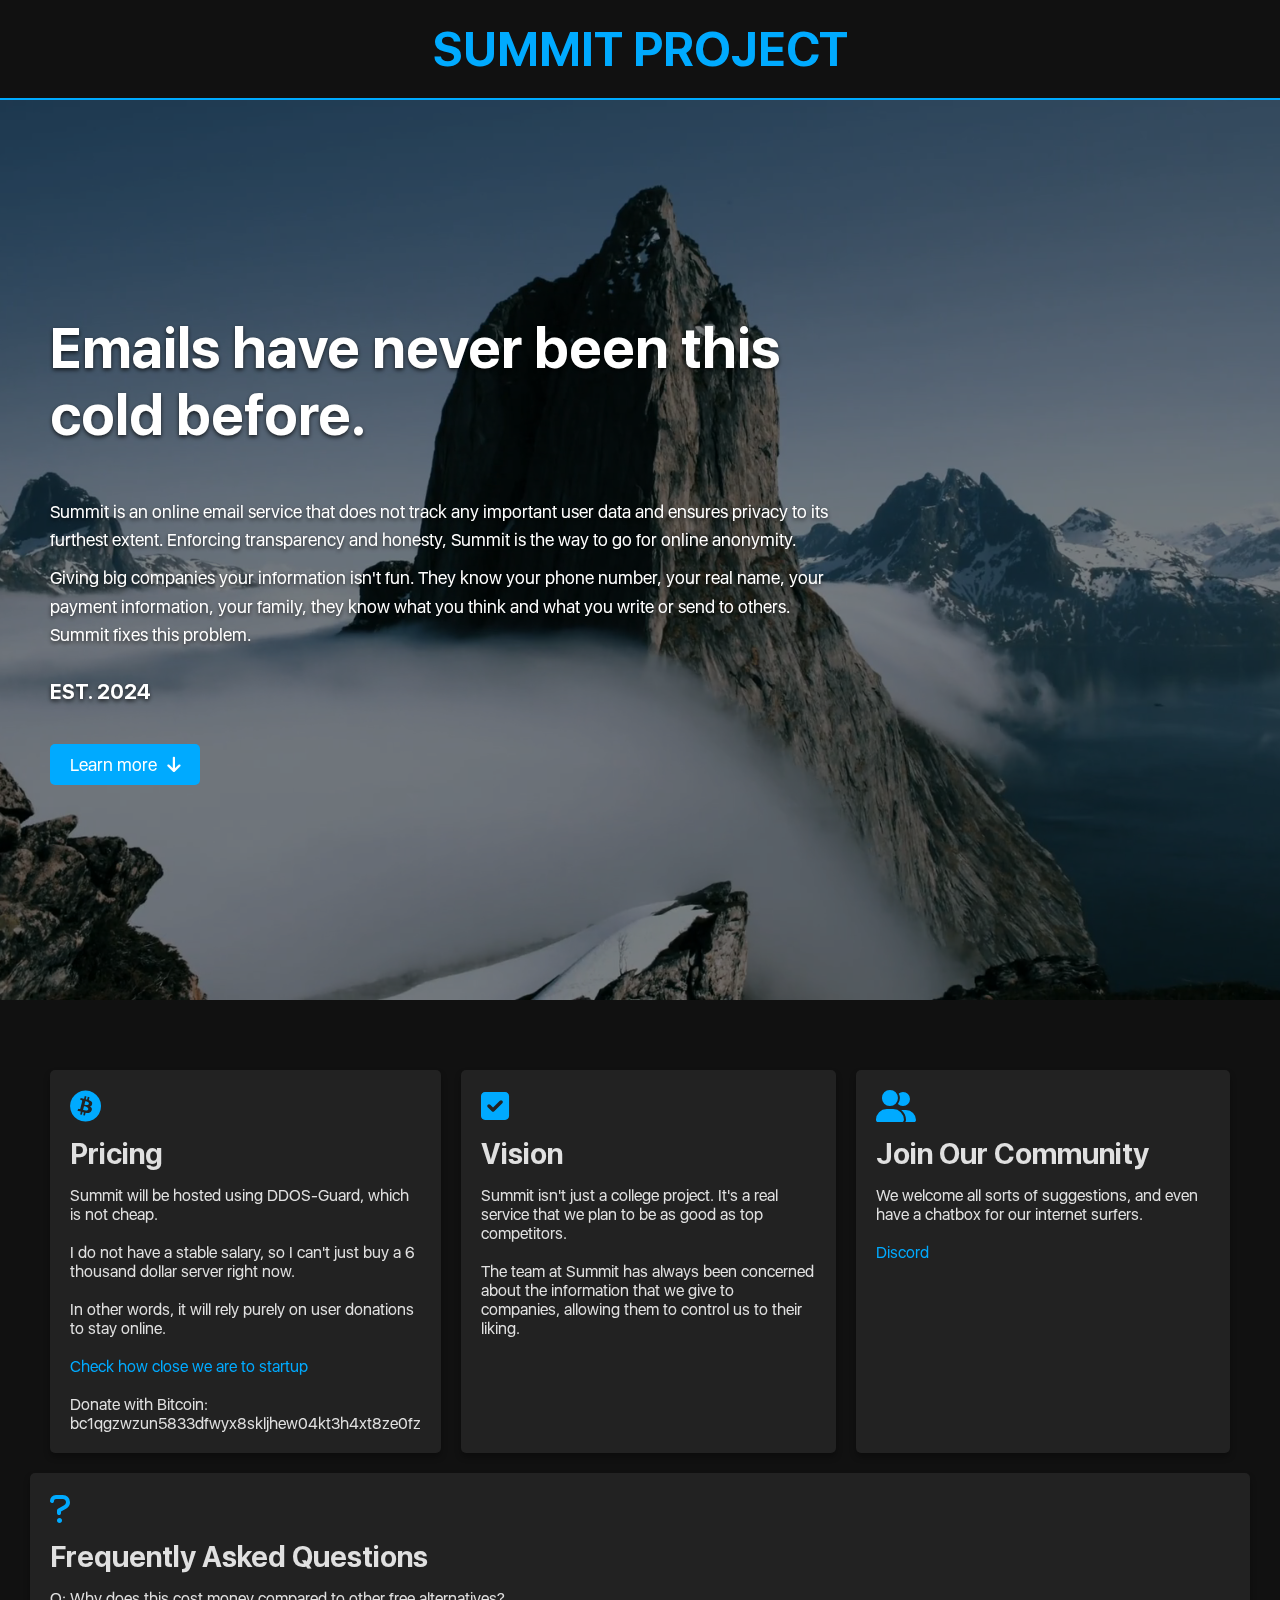
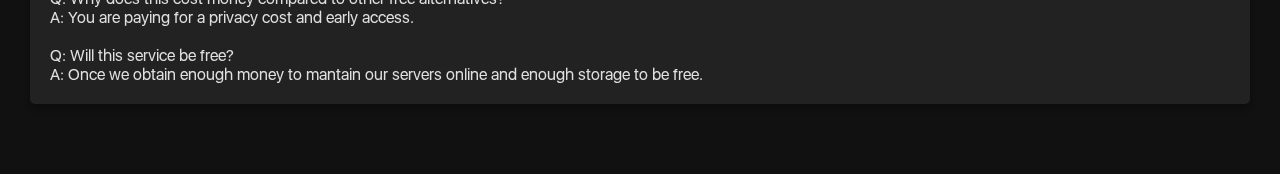
==== index.html @ 8dceaa22 "Add files via upload" ====
<!DOCTYPE html>
<html lang="en">
<head>
    <meta charset="UTF-8">
    <meta name="viewport" content="width=device-width, initial-scale=1.0">
    <title>Summit Project</title>
    <link rel="stylesheet" href="styles.css">
    <link rel="stylesheet" href="https://cdnjs.cloudflare.com/ajax/libs/font-awesome/6.0.0/css/all.min.css">
</head>
<body>

    <!-- Page Title -->
    <header class="page-title">
        <h1>SUMMIT PROJECT</h1>
    </header>

    <!-- Audio -->
    <audio autoplay loop>
        <source src="song.mp3" type="audio/mp3">
        Your browser does not support the audio tag.
    </audio>

    <!-- Hero Section -->
    <section class="hero">
        <video autoplay muted loop id="bg-video">
            <source src="bg.mp4" type="video/mp4">
        </video>
        <div class="overlay"></div>
        <div class="hero-content">
            <h1>Emails have never been this cold before.</h1>
            <br>
            <p>Summit is an online email service that does not track any important user data and
            ensures privacy to its furthest extent. Enforcing transparency and honesty, Summit is the
            way to go for online anonymity.</p>
            <p>Giving big companies your information isn't fun. They know your phone number, your real name, your payment information,
            your family, they know what you think and what you write or send to others. Summit fixes this problem.</p>
            <h4>EST. 2024</h4>


            <!-- Learn More  -->
            <button id="learn-more-btn">
                Learn more <i class="fas fa-arrow-down"></i>
            </button>
        </div>
    </section>

    <!-- About Us, Our Work, Contact Us -->
    <section class="info-section" id="info-section">
        <div class="info-container">
            <!-- Price -->
            <div class="info-box">
                <i class="fa-brands fa-bitcoin"></i>
                <h2>Pricing</h2>
                <p>Summit will be hosted using DDOS-Guard, which is not cheap.</p>
                <br>
                <p>I do not have a stable salary, so I can't just buy a 6 thousand dollar server right now.</p>
                <br>
                <p>In other words, it will rely purely on user donations to stay online.</p>
                <br>
                <p><a href="FundingGoals.html">Check how close we are to startup</a></p>
                <br>
                <p>Donate with Bitcoin: bc1qgzwzun5833dfwyx8skljhew04kt3h4xt8ze0fz</a></p>
            </div>

            <!-- Vision -->
            <div class="info-box">
                <i class="fa-solid fa-square-check"></i>
                <h2>Vision</h2>
                <p>Summit isn't just a college project. It's a real service that we plan to be as good as top competitors.</p>
                <br>
                <p>The team at Summit has always been concerned about the information that we give to companies, allowing them to control us to their liking.</p>
            </div>

            <!-- Community -->
            <div class="info-box">
                <i class="fa-solid fa-user-group"></i>
                <h2>Join Our Community</h2>
                <p>We welcome all sorts of suggestions, and even have a chatbox for our internet surfers.</p>
                <br>
                <p><a href="https://discord.gg/5bEMpzaY">Discord</a></p>
            </div>   
        </div>

        <!-- FAQ -->
        <div class="info-box">
        <i class="fas fa-question"></i>
        <h2>Frequently Asked Questions</h2>
        <p>Q: Why does this cost money compared to other free alternatives?</p>
        <p>A: You are paying for a privacy cost and early access.</a></p>
        <br>
        <p>Q: Will this service be free?</p>
        <p>A: Once we obtain enough money to mantain our servers online and enough storage to be free.</p>
        </div>
    </section>

    <script src="script.js"></script>
</body>
</html>
---- styles.css ----
/* Font Face Definitions */
@font-face {
    font-family: 'SFPro';
    src: url('fonts/SFRegular.ttf') format('truetype');
    font-weight: normal;
    font-style: normal;
    font-display: swap;
}

@font-face {
    font-family: 'SFPro';
    src: url('fonts/SFBold.ttf') format('truetype');
    font-weight: bold;
    font-style: normal;
    font-display: swap;
}

/* General Reset */
* {
    margin: 0;
    padding: 0;
    box-sizing: border-box;
    font-family: 'SFPro', sans-serif;
}

body, html {
    height: 100%;
    color: #ffffff;
}

/* Page Title */
.page-title {
    text-align: center;
    background-color: #111; /* Dark background for contrast */
    padding: 20px 0;
    border-bottom: 2px solid #00aaff; /* Underline effect */
}

.page-title h1 {
    font-size: 3rem;
    font-weight: bold;
    color: #00aaff; /* Match theme */
    margin: 0;
}

/* Hero Section */
.hero {
    position: relative;
    height: 100vh;
    display: flex;
    align-items: center;
    text-align: left;
    color: #fff;
}

#bg-video {
    position: absolute;
    top: 0;
    left: 0;
    width: 100%;
    height: 100%;
    object-fit: cover;
    z-index: -2;
}

.overlay {
    position: absolute;
    top: 0;
    left: 0;
    width: 100%;
    height: 100%;
    background: rgba(0, 0, 0, 0.5);
    z-index: -1;
}

.hero-content {
    max-width: 900px;
    padding: 20px 50px;
    text-shadow: 0 2px 4px rgba(0, 0, 0, 0.7);
}

.hero-content h1 {
    font-size: 3.5rem;
    font-weight: bold;
    margin-bottom: 20px;
}

.hero-content p {
    font-size: 1.1rem;
    margin-top: 10px;
    line-height: 1.6;
}

.hero-content h4 {
    margin-top: 30px;
    font-size: 1.3rem;
    font-weight: bold;
}

/* Learn More Button */
#learn-more-btn {
    margin-top: 40px;
    padding: 10px 20px;
    font-size: 1.1rem;
    color: #fff;
    background-color: #00aaff;
    border: none;
    border-radius: 5px;
    cursor: pointer;
    display: flex;
    align-items: center;
    gap: 10px;
    transition: background-color 0.3s ease;
}

#learn-more-btn:hover {
    background-color: #0088cc;
}

/* Info Section */
.info-section {
    background-color: #111;
    padding: 60px 20px;
    color: #e0e0e0;
}

.info-container {
    max-width: 1200px;
    margin: 0 auto;
    display: flex;
    justify-content: space-between;
    flex-wrap: wrap;
}

.info-box {
    flex: 1 1 30%;
    margin: 10px;
    padding: 20px;
    background-color: #222;
    border-radius: 5px;
    box-shadow: 0px 4px 6px rgba(0, 0, 0, 0.3);
    text-align: left;
}

.info-box i {
    font-size: 2rem;
    margin-bottom: 15px;
    display: block;
    color: #00aaff;
}

.info-box h2 {
    font-size: 1.8rem;
    margin-bottom: 15px;
    font-weight: bold;
}

a {
    color: #00aaff;
    text-decoration: none;
}

a:hover {
    text-decoration: underline;
}
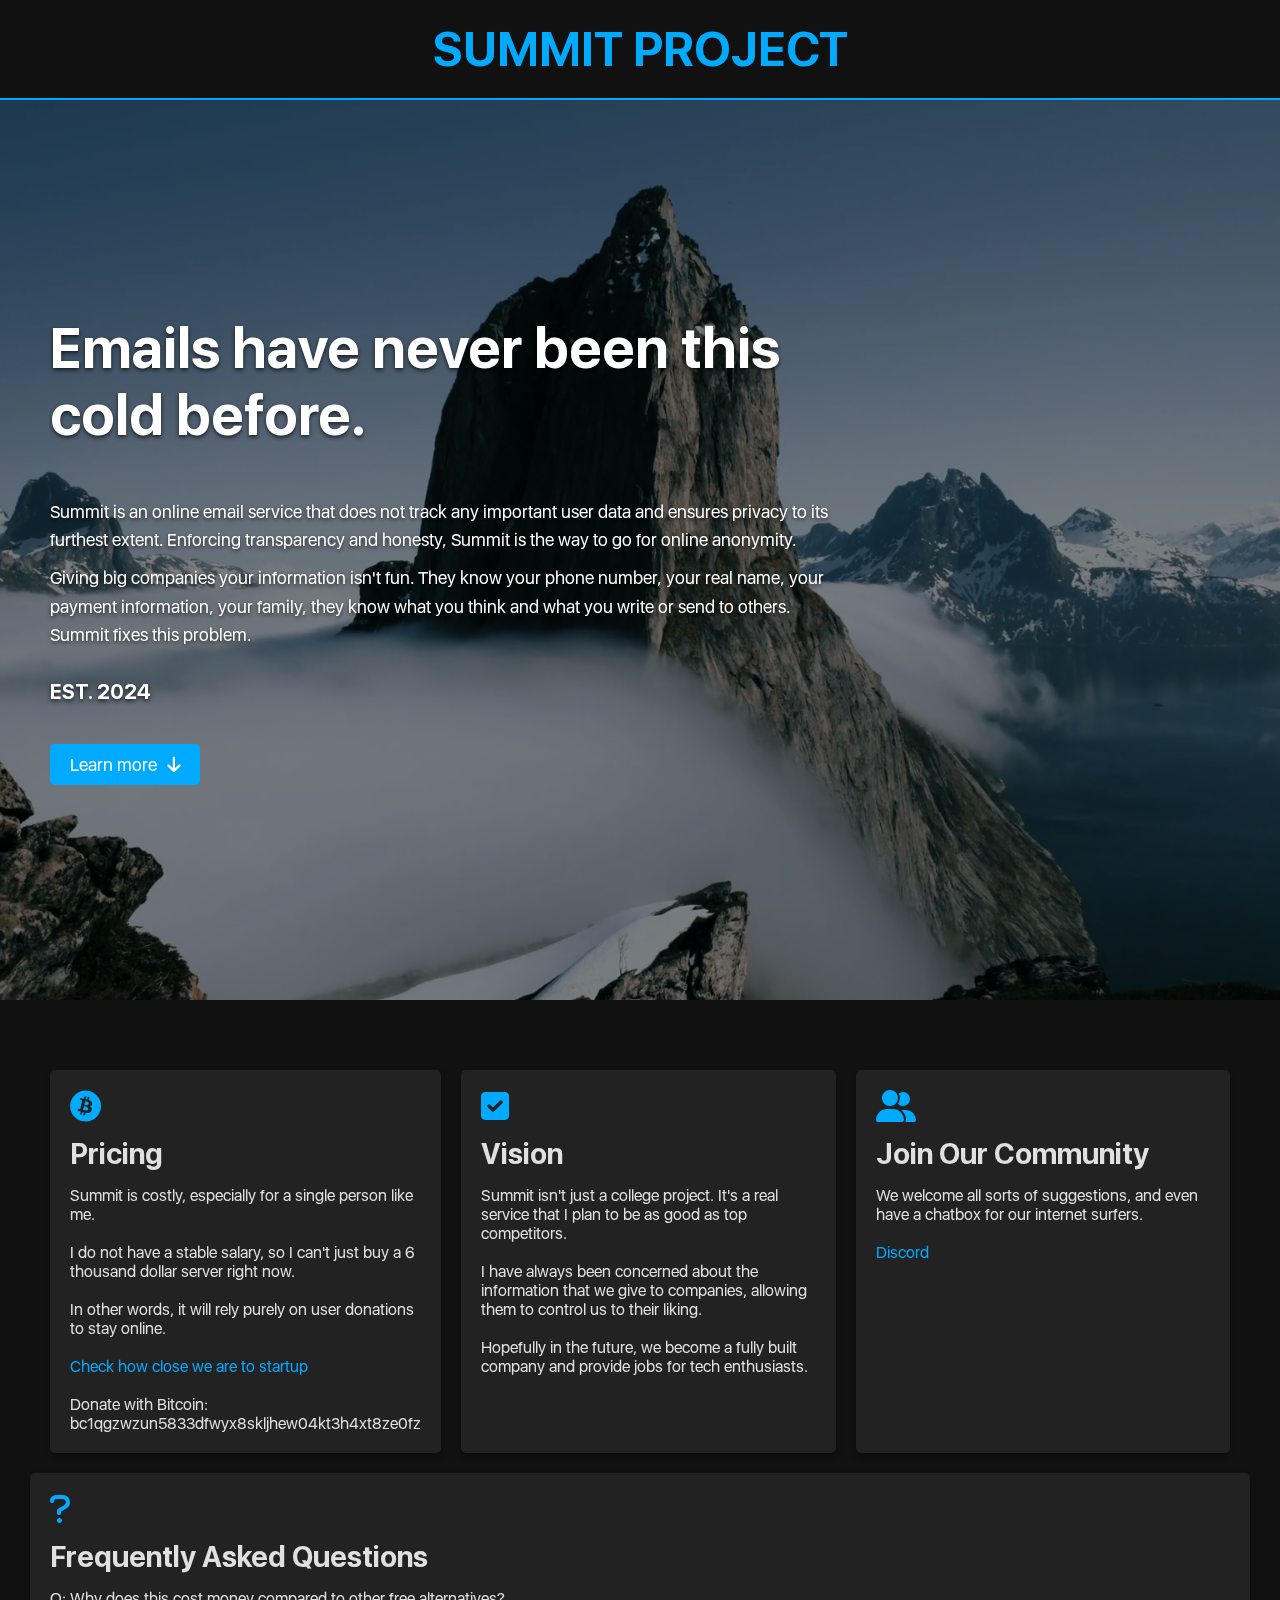
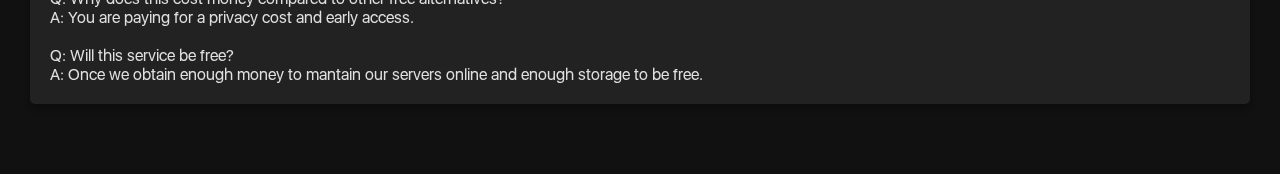
==== commit 0d33dbae: "Update index.html" ====
--- a/index.html
+++ b/index.html
@@ -51,7 +51,7 @@
             <div class="info-box">
                 <i class="fa-brands fa-bitcoin"></i>
                 <h2>Pricing</h2>
-                <p>Summit will be hosted using DDOS-Guard, which is not cheap.</p>
+                <p>Summit is costly, especially for a single person like me.</p>
                 <br>
                 <p>I do not have a stable salary, so I can't just buy a 6 thousand dollar server right now.</p>
                 <br>
@@ -66,9 +66,11 @@
             <div class="info-box">
                 <i class="fa-solid fa-square-check"></i>
                 <h2>Vision</h2>
-                <p>Summit isn't just a college project. It's a real service that we plan to be as good as top competitors.</p>
+                <p>Summit isn't just a college project. It's a real service that I plan to be as good as top competitors.</p>
                 <br>
-                <p>The team at Summit has always been concerned about the information that we give to companies, allowing them to control us to their liking.</p>
+                <p>I have always been concerned about the information that we give to companies, allowing them to control us to their liking.</p>
+                <br>
+                <p>Hopefully in the future, we become a fully built company and provide jobs for tech enthusiasts.</p>
             </div>
 
             <!-- Community -->
